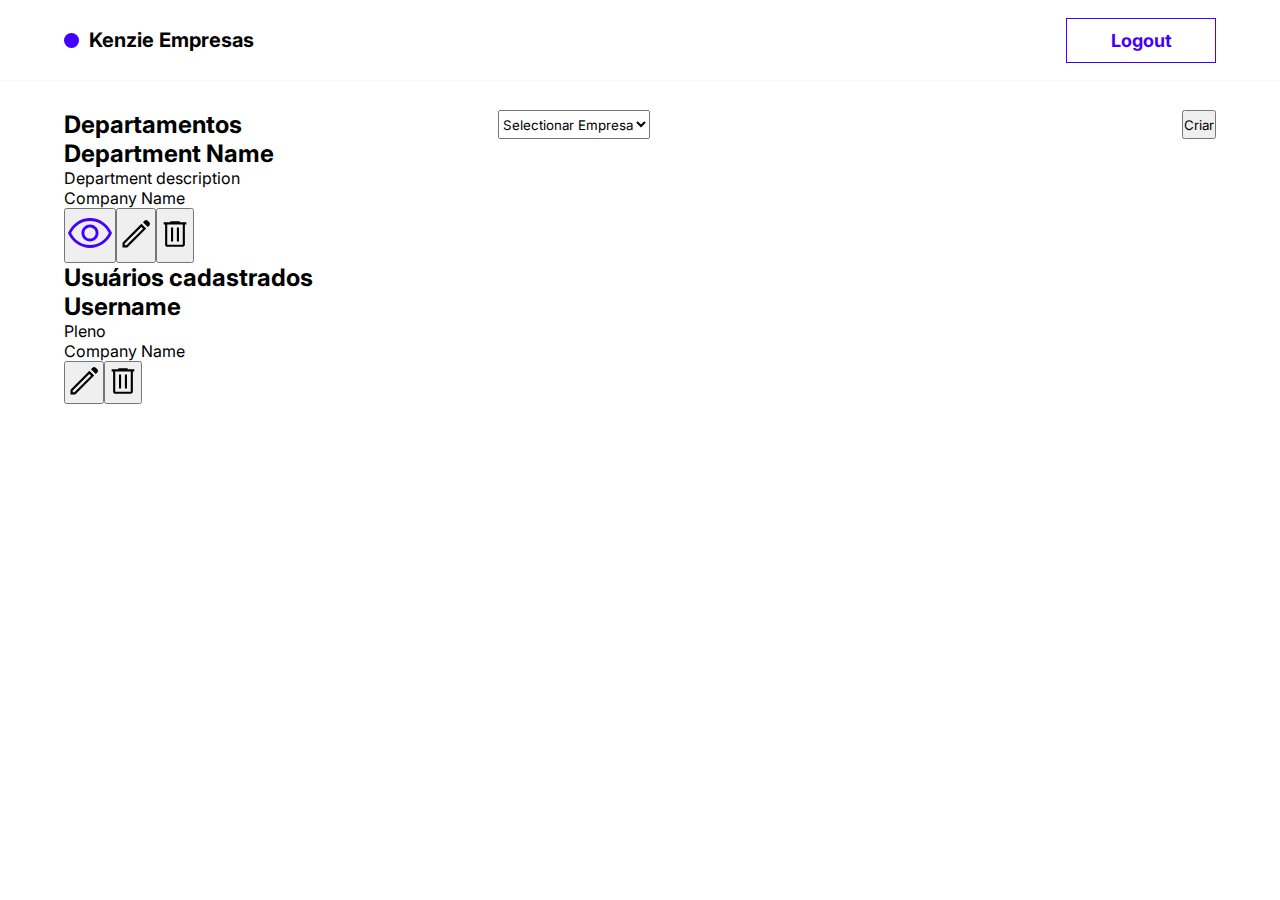
==== src/pages/admDashboard/index.html @ 0915770f "feat: admDashboard html" ====
<!DOCTYPE html>
<html lang="en">
<head>
    <meta charset="UTF-8">
    <meta http-equiv="X-UA-Compatible" content="IE=edge">
    <meta name="viewport" content="width=device-width, initial-scale=1.0">
    <title>Kenzie empresas - AdminDashboard</title>
    <link rel="stylesheet" href="../../styles/texts.css">
    <link rel="stylesheet" href="../../styles/inputs.css">
    <link rel="stylesheet" href="../../styles/displays.css">
    <link rel="stylesheet" href="../../styles/buttons.css">
    <link rel="stylesheet" href="../../styles/globalStyles.css">
    <link rel="stylesheet" href="./index.css">
</head>
<body class="body">
    <div class="border_full">
        <header class="header container flex_row justify_between align_center">
            <div class="header_div-1 flex_row align_center">
                <div class="header_img"></div>
                <h2 class="header_title">Kenzie Empresas</h2>
            </div>
            <div class="header_div-2">
                    <button class="dropdown_btn-1">Logout</button>
            </div>
        </header>
    </div> 
    <main class="main container">
        <section class="section-1 flex_col">
            <div class="section-1_div-1 flex_row justify_between">
                <h2 class="section-1_div-1_title">Departamentos</h2>
                <select class="section-1_select" name="" id="">
                    <option class="section-1_options" hidden value="">Selectionar Empresa</option>
                    <option class="section-1_options" value="">Teste</option>
                    <option class="section-1_options" value="">Teste</option>
                    <option class="section-1_options" value="">Teste</option>
                </select>
                <img class="plus_img" src="../../assets/img/plusWhite.svg" alt="">
                <button class="section-1_div-1_button">Criar</button>
            </div>
            <ul class="list_full flex_row">
                <li class="list_item flex_col">
                    <div class="list_div-1 flex_col">
                        <h2 class="item_title">Department Name</h2>
                        <span class="item_description">Department description</span>
                        <span class="item_company">Company Name</span>
                    </div>
                    <div class="list_div-2 flex_row">
                        <button class="list_button"><img class="eye_img" src="../../assets/img/eyeBlue.svg" alt=""></button>
                        <button class="list_button"><img class="pen_img" src="../../assets/img/penBlack.svg" alt=""></button>
                        <button class="list_button"><img class="trash_img" src="../../assets/img/trashBlack.svg" alt=""></button>
                    </div>
                </li>
            </ul>
        </section>
        <section class="section-2">
            <div class="section-2_div-1">
                <h2 class="section-2_div-1_title">Usuários cadastrados</h2>
            </div>
            <ul class="list_full flex_row">
                <li class="list_item flex_col justify_between">
                    <div class="list_div-1 flex_col">
                        <h2 class="item_title">Username</h2>
                        <span class="item_description">Pleno</span>
                        <span class="item_company">Company Name</span>
                    </div>
                    <div class="list_div-2 flex_row">
                        <button class="list_button"><img class="pen_img" src="../../assets/img/penBlack.svg" alt=""></button>
                        <button class="list_button"><img class="trash_img" src="../../assets/img/trashBlack.svg" alt=""></button>
                    </div>
                </li>
            </ul>
        </section>
    </main>       
</body>
---- src/styles/displays.css ----
.flex_row{
    display: flex;
}

.flex_col{
    display: flex;
    flex-direction: column;
}

.flex_wrap{
    flex-wrap: wrap;
}

.align_center{
    align-items: center;
}

.align_end{
    align-items: flex-end;
}

.align_start{
    align-items: flex-start;
}

.justify_center{
    justify-content: center;
}

.justify_around{
    justify-content: space-around;
}

.justify_between{
    justify-content: space-between;
}

.justify_evenly{
    justify-content: space-evenly;
}

.justify_end{
    justify-content: flex-end;
}
---- src/styles/buttons.css ----
.header_mobile_btn{
    background-color: transparent;
    border: none;
    cursor: pointer;
}

.dropdown_btn-1{
    width: 44.6%;
    height: 48px;
    background-color: var(--gray1000);
    color: var(--brand100);
    border: solid 1px var(--brand100);
    font-weight: var(--font-weight-1);
    font-size: var(--font-size-6);
    cursor: pointer;  
}

.dropdown_btn-2{
    width: 44.6%;
    height: 48px;
    background-color: var(--brand100);
    color: var(--gray1000);
    border: none;
    font-weight: var(--font-weight-1);
    font-size: var(--font-size-6);
    cursor: pointer;
}

.main_btn{
    width: 100%;
    height: 48px;
    background-color: var(--gray1000);
    color: var(--brand100);
    font-weight: var(--font-weight-2);
    font-size: var(--font-size-6);
    border: 1px solid var(--brand100);
    cursor: pointer;
}

.form_login_btn{
    width: 100%;
    height: 48px;
    background-color: var(--brand100);
    color: var(--gray1000);
    font-weight: var(--font-weight-2);
    font-size: var(--font-size-6);
    border: none;
    cursor: pointer;
}

.section-1_user_btn{
    border: none;
    background-color: transparent;
    cursor: pointer;
}
---- src/styles/globalStyles.css ----
@import url('https://fonts.googleapis.com/css2?family=Inter:wght@100;200;300;400;500;600;700;800;900&display=swap');

* {
    margin: 0;
    padding: 0;
    box-sizing: border-box;
    font-family: 'Inter', sans-serif;
  }
  
  :root {
    --brand100: #4200FF;
    --gray100: #000000;
    --gray200: #212529;
    --gray300: #343A40;
    --gray400: #495057;
    --gray500: #868E96;
    --gray600: #ADB5BD;
    --gray700: #E9ECEF;
    --gray800: #F1F3F5;
    --gray900: #F8F9FA;
    --gray1000: #FCFEFF;
    --gray1000: #FFFFFF;
    --alert100: #CE4646;
    --sucess100: #4BA036;

    --font-size-1: 42px
    --font-size-2: 40px;
    --font-size-3: 30px;
    --font-size-4: 22px;
    --font-size-5: 20px;
    --font-size-6: 18px;
    --font-size-7: 17px;
    --font-size-8: 16px;
    
    --font-weight-1: 700;
    --font-weight-2: 400;
  
    --line-height-1: 48px;
    --line-height-2: 36px;
    --line-height-3: 27px;
    --line-height-4: 24px;
    --line-height-5: 22px;
    --line-height-6: 150%;
  
    --radius-1:8px;
    --radius-2:4px;
  }
  
  .container{
    max-width: 90%;
    margin: 0 auto;
  }
  

  .hidden{
    display: none;
  }
---- src/pages/admDashboard/index.css ----
.border_full{
    box-shadow: 0px 0px 2px rgba(0, 0, 0, 0.1);
    background-color: var(--gray1000);
    margin-bottom: 30px;
}

.header{
    height: 60px;    
}

.header_div-1{
    gap: 10px;
}

.header_img{
    height: 10px;
    width: 10px;
    background-color: var(--brand100);
    border: 1px solid transparent;
    border-radius: 100%;
}

.header_title{
 color: var(--gray100);
 font-weight: var(--font-weight-1);
 font-size: var(--font-size-6);
}

@media (min-width: 900px) {
    .container {
        width: 90%;
        max-width: 1400px;
        margin: 0 auto;
    }

    .header{
        height: 80px;
    }

    .header_img{
        height: 15px;
        width: 15px;
    }

    .header_title{
        font-size: var(--font-size-5);
    }

    .dropdown_btn-1{
        width: 150px;
        height: 45px;
    }
}

@media (max-width: 899px) {
    .header_div_desktop{
        display: none;
    }
}
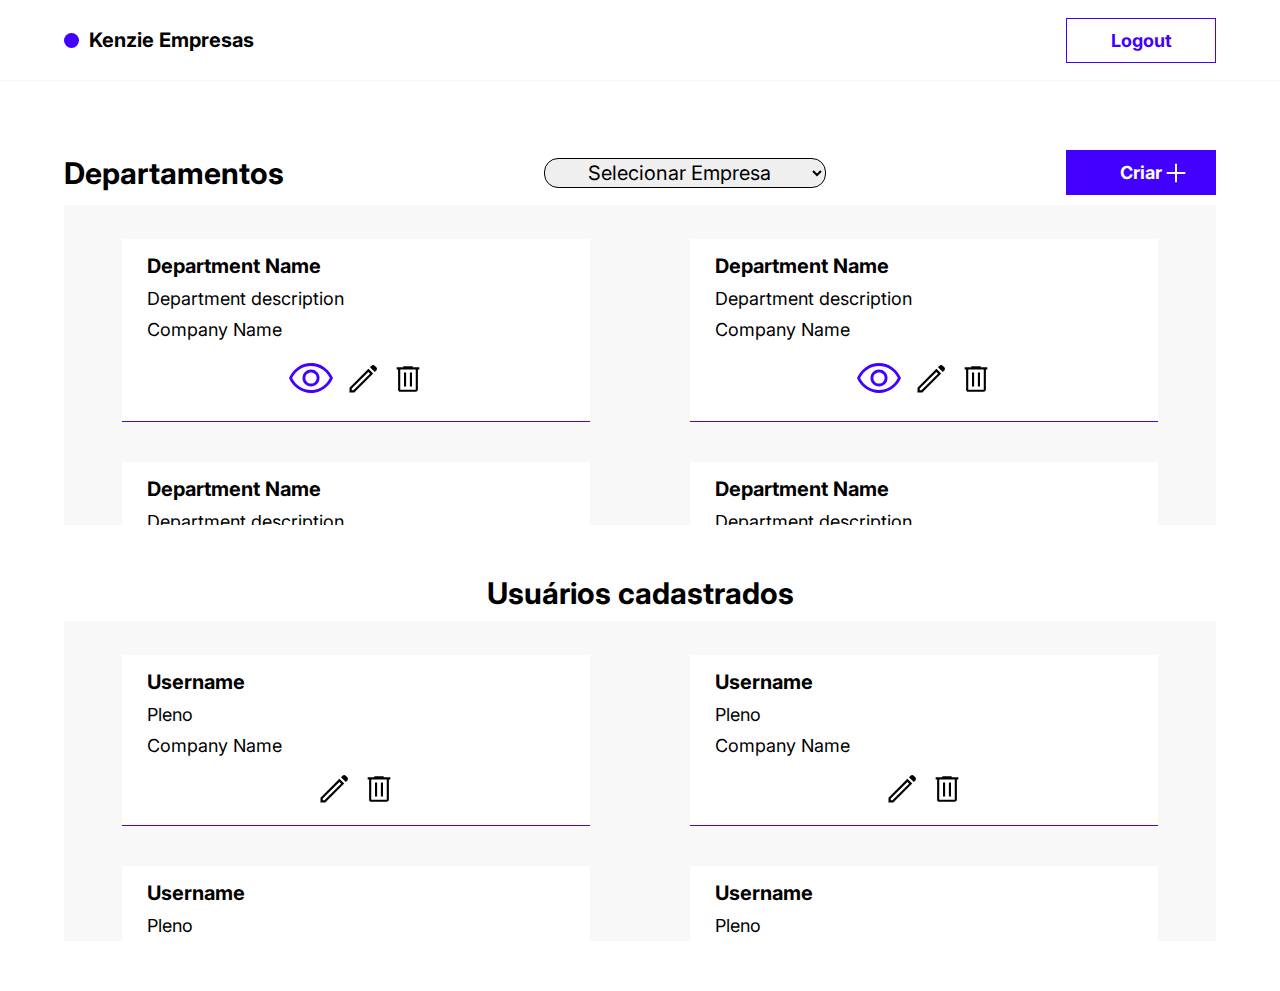
==== commit ffcec613: "feat: admDashboardCSS" ====
--- a/src/pages/admDashboard/index.html
+++ b/src/pages/admDashboard/index.html
@@ -26,25 +26,97 @@
     </div> 
     <main class="main container">
         <section class="section-1 flex_col">
-            <div class="section-1_div-1 flex_row justify_between">
+            <div class="section-1_div-1 flex_row justify_between align_center">
                 <h2 class="section-1_div-1_title">Departamentos</h2>
                 <select class="section-1_select" name="" id="">
-                    <option class="section-1_options" hidden value="">Selectionar Empresa</option>
+                    <option class="section-1_options" hidden value="">Selecionar Empresa</option>
                     <option class="section-1_options" value="">Teste</option>
                     <option class="section-1_options" value="">Teste</option>
                     <option class="section-1_options" value="">Teste</option>
                 </select>
                 <img class="plus_img" src="../../assets/img/plusWhite.svg" alt="">
-                <button class="section-1_div-1_button">Criar</button>
-            </div>
-            <ul class="list_full flex_row">
-                <li class="list_item flex_col">
-                    <div class="list_div-1 flex_col">
-                        <h2 class="item_title">Department Name</h2>
-                        <span class="item_description">Department description</span>
-                        <span class="item_company">Company Name</span>
-                    </div>
-                    <div class="list_div-2 flex_row">
+                <button class="dropdown_btn-2">Criar</button>
+            </div>
+            <ul class="list_full flex_row flex_wrap justify_center">
+                <li class="list_item flex_col">
+                    <div class="list_div-1 flex_col">
+                        <h2 class="item_title">Department Name</h2>
+                        <span class="item_description">Department description</span>
+                        <span class="item_company">Company Name</span>
+                    </div>
+                    <div class="list_div-2 flex_row align_center justify_center">
+                        <button class="list_button"><img class="eye_img" src="../../assets/img/eyeBlue.svg" alt=""></button>
+                        <button class="list_button"><img class="pen_img" src="../../assets/img/penBlack.svg" alt=""></button>
+                        <button class="list_button"><img class="trash_img" src="../../assets/img/trashBlack.svg" alt=""></button>
+                    </div>
+                </li>
+                <li class="list_item flex_col">
+                    <div class="list_div-1 flex_col">
+                        <h2 class="item_title">Department Name</h2>
+                        <span class="item_description">Department description</span>
+                        <span class="item_company">Company Name</span>
+                    </div>
+                    <div class="list_div-2 flex_row align_center justify_center">
+                        <button class="list_button"><img class="eye_img" src="../../assets/img/eyeBlue.svg" alt=""></button>
+                        <button class="list_button"><img class="pen_img" src="../../assets/img/penBlack.svg" alt=""></button>
+                        <button class="list_button"><img class="trash_img" src="../../assets/img/trashBlack.svg" alt=""></button>
+                    </div>
+                </li>
+                <li class="list_item flex_col">
+                    <div class="list_div-1 flex_col">
+                        <h2 class="item_title">Department Name</h2>
+                        <span class="item_description">Department description</span>
+                        <span class="item_company">Company Name</span>
+                    </div>
+                    <div class="list_div-2 flex_row align_center justify_center">
+                        <button class="list_button"><img class="eye_img" src="../../assets/img/eyeBlue.svg" alt=""></button>
+                        <button class="list_button"><img class="pen_img" src="../../assets/img/penBlack.svg" alt=""></button>
+                        <button class="list_button"><img class="trash_img" src="../../assets/img/trashBlack.svg" alt=""></button>
+                    </div>
+                </li>
+                <li class="list_item flex_col">
+                    <div class="list_div-1 flex_col">
+                        <h2 class="item_title">Department Name</h2>
+                        <span class="item_description">Department description</span>
+                        <span class="item_company">Company Name</span>
+                    </div>
+                    <div class="list_div-2 flex_row align_center justify_center">
+                        <button class="list_button"><img class="eye_img" src="../../assets/img/eyeBlue.svg" alt=""></button>
+                        <button class="list_button"><img class="pen_img" src="../../assets/img/penBlack.svg" alt=""></button>
+                        <button class="list_button"><img class="trash_img" src="../../assets/img/trashBlack.svg" alt=""></button>
+                    </div>
+                </li>
+                <li class="list_item flex_col">
+                    <div class="list_div-1 flex_col">
+                        <h2 class="item_title">Department Name</h2>
+                        <span class="item_description">Department description</span>
+                        <span class="item_company">Company Name</span>
+                    </div>
+                    <div class="list_div-2 flex_row align_center justify_center">
+                        <button class="list_button"><img class="eye_img" src="../../assets/img/eyeBlue.svg" alt=""></button>
+                        <button class="list_button"><img class="pen_img" src="../../assets/img/penBlack.svg" alt=""></button>
+                        <button class="list_button"><img class="trash_img" src="../../assets/img/trashBlack.svg" alt=""></button>
+                    </div>
+                </li>
+                <li class="list_item flex_col">
+                    <div class="list_div-1 flex_col">
+                        <h2 class="item_title">Department Name</h2>
+                        <span class="item_description">Department description</span>
+                        <span class="item_company">Company Name</span>
+                    </div>
+                    <div class="list_div-2 flex_row align_center justify_center">
+                        <button class="list_button"><img class="eye_img" src="../../assets/img/eyeBlue.svg" alt=""></button>
+                        <button class="list_button"><img class="pen_img" src="../../assets/img/penBlack.svg" alt=""></button>
+                        <button class="list_button"><img class="trash_img" src="../../assets/img/trashBlack.svg" alt=""></button>
+                    </div>
+                </li>
+                <li class="list_item flex_col">
+                    <div class="list_div-1 flex_col">
+                        <h2 class="item_title">Department Name</h2>
+                        <span class="item_description">Department description</span>
+                        <span class="item_company">Company Name</span>
+                    </div>
+                    <div class="list_div-2 flex_row align_center justify_center">
                         <button class="list_button"><img class="eye_img" src="../../assets/img/eyeBlue.svg" alt=""></button>
                         <button class="list_button"><img class="pen_img" src="../../assets/img/penBlack.svg" alt=""></button>
                         <button class="list_button"><img class="trash_img" src="../../assets/img/trashBlack.svg" alt=""></button>
@@ -53,17 +125,83 @@
             </ul>
         </section>
         <section class="section-2">
-            <div class="section-2_div-1">
+            <div class="section-2_div-1 flex_row justify_center">
                 <h2 class="section-2_div-1_title">Usuários cadastrados</h2>
             </div>
-            <ul class="list_full flex_row">
-                <li class="list_item flex_col justify_between">
-                    <div class="list_div-1 flex_col">
-                        <h2 class="item_title">Username</h2>
-                        <span class="item_description">Pleno</span>
-                        <span class="item_company">Company Name</span>
-                    </div>
-                    <div class="list_div-2 flex_row">
+            <ul class="list_full flex_row flex_wrap justify_center">
+                <li class="list_item flex_col justify_between">
+                    <div class="list_div-1 flex_col">
+                        <h2 class="item_title">Username</h2>
+                        <span class="item_description">Pleno</span>
+                        <span class="item_company">Company Name</span>
+                    </div>
+                    <div class="list_div-2 flex_row align_center justify_center">
+                        <button class="list_button"><img class="pen_img" src="../../assets/img/penBlack.svg" alt=""></button>
+                        <button class="list_button"><img class="trash_img" src="../../assets/img/trashBlack.svg" alt=""></button>
+                    </div>
+                </li>
+                <li class="list_item flex_col justify_between">
+                    <div class="list_div-1 flex_col">
+                        <h2 class="item_title">Username</h2>
+                        <span class="item_description">Pleno</span>
+                        <span class="item_company">Company Name</span>
+                    </div>
+                    <div class="list_div-2 flex_row align_center justify_center">
+                        <button class="list_button"><img class="pen_img" src="../../assets/img/penBlack.svg" alt=""></button>
+                        <button class="list_button"><img class="trash_img" src="../../assets/img/trashBlack.svg" alt=""></button>
+                    </div>
+                </li>
+                <li class="list_item flex_col justify_between">
+                    <div class="list_div-1 flex_col">
+                        <h2 class="item_title">Username</h2>
+                        <span class="item_description">Pleno</span>
+                        <span class="item_company">Company Name</span>
+                    </div>
+                    <div class="list_div-2 flex_row align_center justify_center">
+                        <button class="list_button"><img class="pen_img" src="../../assets/img/penBlack.svg" alt=""></button>
+                        <button class="list_button"><img class="trash_img" src="../../assets/img/trashBlack.svg" alt=""></button>
+                    </div>
+                </li>
+                <li class="list_item flex_col justify_between">
+                    <div class="list_div-1 flex_col">
+                        <h2 class="item_title">Username</h2>
+                        <span class="item_description">Pleno</span>
+                        <span class="item_company">Company Name</span>
+                    </div>
+                    <div class="list_div-2 flex_row align_center justify_center">
+                        <button class="list_button"><img class="pen_img" src="../../assets/img/penBlack.svg" alt=""></button>
+                        <button class="list_button"><img class="trash_img" src="../../assets/img/trashBlack.svg" alt=""></button>
+                    </div>
+                </li>
+                <li class="list_item flex_col justify_between">
+                    <div class="list_div-1 flex_col">
+                        <h2 class="item_title">Username</h2>
+                        <span class="item_description">Pleno</span>
+                        <span class="item_company">Company Name</span>
+                    </div>
+                    <div class="list_div-2 flex_row align_center justify_center">
+                        <button class="list_button"><img class="pen_img" src="../../assets/img/penBlack.svg" alt=""></button>
+                        <button class="list_button"><img class="trash_img" src="../../assets/img/trashBlack.svg" alt=""></button>
+                    </div>
+                </li>
+                <li class="list_item flex_col justify_between">
+                    <div class="list_div-1 flex_col">
+                        <h2 class="item_title">Username</h2>
+                        <span class="item_description">Pleno</span>
+                        <span class="item_company">Company Name</span>
+                    </div>
+                    <div class="list_div-2 flex_row align_center justify_center">
+                        <button class="list_button"><img class="pen_img" src="../../assets/img/penBlack.svg" alt=""></button>
+                        <button class="list_button"><img class="trash_img" src="../../assets/img/trashBlack.svg" alt=""></button>
+                    </div>
+                </li>
+                <li class="list_item flex_col justify_between">
+                    <div class="list_div-1 flex_col">
+                        <h2 class="item_title">Username</h2>
+                        <span class="item_description">Pleno</span>
+                        <span class="item_company">Company Name</span>
+                    </div>
+                    <div class="list_div-2 flex_row align_center justify_center">
                         <button class="list_button"><img class="pen_img" src="../../assets/img/penBlack.svg" alt=""></button>
                         <button class="list_button"><img class="trash_img" src="../../assets/img/trashBlack.svg" alt=""></button>
                     </div>
--- a/src/pages/admDashboard/index.css
+++ b/src/pages/admDashboard/index.css
@@ -1,7 +1,7 @@
 .border_full{
     box-shadow: 0px 0px 2px rgba(0, 0, 0, 0.1);
     background-color: var(--gray1000);
-    margin-bottom: 30px;
+    margin-bottom: 70px;
 }
 
 .header{
@@ -24,6 +24,110 @@
  color: var(--gray100);
  font-weight: var(--font-weight-1);
  font-size: var(--font-size-6);
+}
+
+/* .main{
+
+}
+
+.section-1{
+
+} */
+
+.section-1_div-1{
+    margin-bottom: 10px;
+}
+
+.section-1_div-1_title{
+    font-weight: var(--font-weight-1);
+    font-size: var(--font-size-3);
+    color: var(--gray100);
+}
+
+.section-1_select{
+    font-weight: var(--font-weight-2);
+    font-size: var(--font-size-5);
+    color: var(--gray100);
+    border: 1px solid var(--gray100);
+    border-radius: 14px;
+    height: 30px;
+    width: 282px;
+    text-align: center;
+    position: relative;
+    left: 100px;
+}
+
+/* .section-1_options{
+} */
+
+.plus_img{
+    position: relative;
+    left: 280px;
+}
+
+.list_full{
+    width: 100%;
+    background-color: rgba(248, 248, 248, 1);
+    padding: 34px 56px;
+    overflow-x: auto;
+    gap: 100px;
+    margin-bottom: 50px;
+    max-height: 320px;
+}
+
+.list_item{
+    border-bottom: solid 1px var(--brand100);
+    width: 45%;
+    background-color: var(--gray1000);
+    padding: 15px 25px;
+    margin-bottom: -60px;
+}
+
+.list_div-1{
+    gap: 10px;
+    margin-bottom: 15px;
+}
+
+.item_title{
+    font-weight: var(--font-weight-1);
+    font-size: var(--font-size-5);
+    color: var(--gray100);
+}
+
+.item_description{
+    font-weight: var(--font-weight-2);
+    font-size: var(--font-size-6);
+    color: var(--gray100);
+}
+
+.item_company{
+    font-weight: var(--font-weight-2);
+    font-size: var(--font-size-6);
+    color: var(--gray100);
+}
+
+.list_div-2{
+    gap:10px;
+}
+
+/* .section-2{
+
+} */
+
+.section-2_div-1{
+    margin-bottom: 10px;
+}
+
+.section-2_div-1_title{
+    font-weight: var(--font-weight-1);
+    font-size: var(--font-size-3);
+    color: var(--gray100);
+}
+
+.list_button{
+    background-color: transparent;
+    border: none;
+    cursor: pointer;
 }
 
 @media (min-width: 900px) {
@@ -50,6 +154,11 @@
         width: 150px;
         height: 45px;
     }
+
+    .dropdown_btn-2{
+        width: 150px;
+        height: 45px;
+    }
 }
 
 @media (max-width: 899px) {
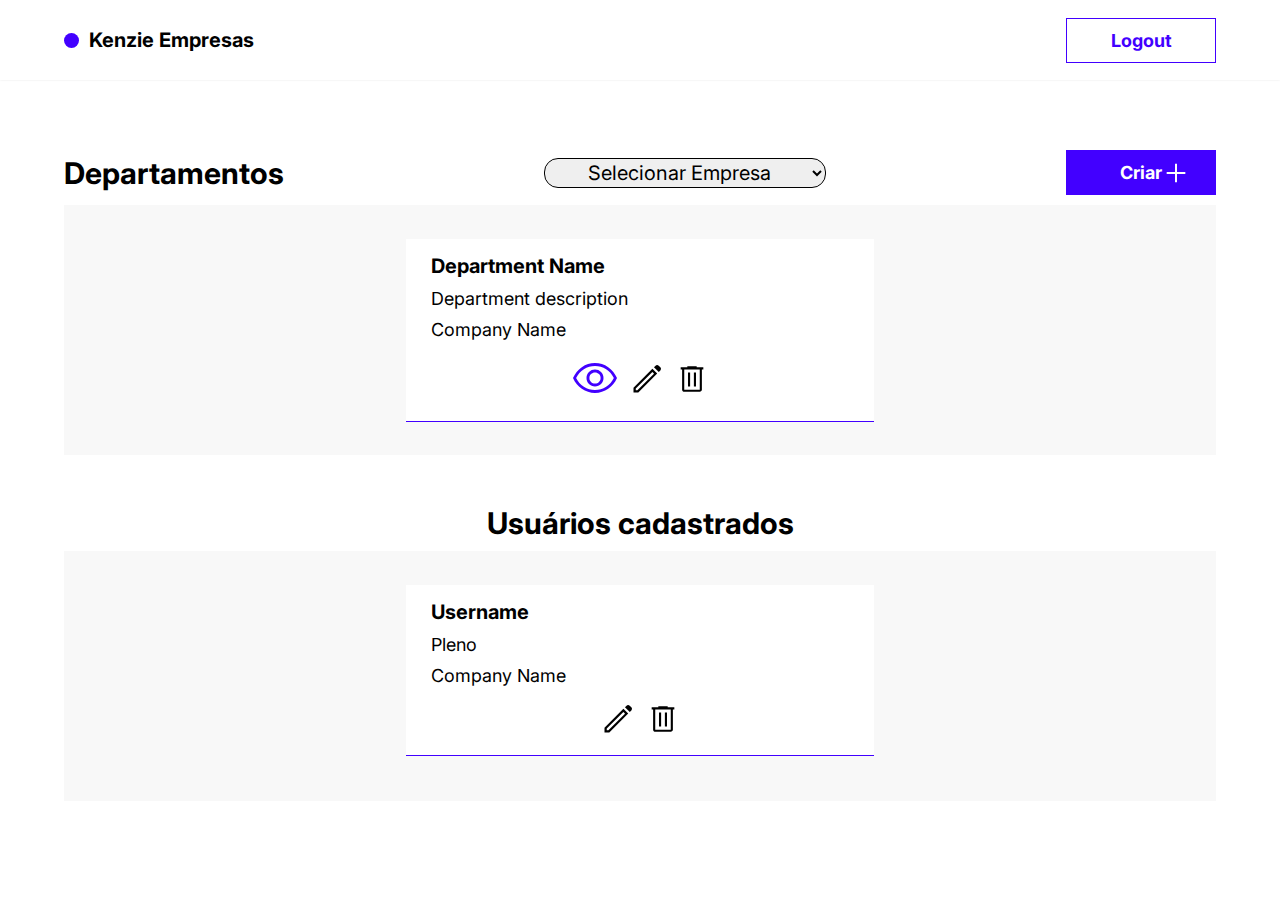
==== commit 97fa5c7c: "feat: all modal html and css" ====
--- a/src/pages/admDashboard/index.html
+++ b/src/pages/admDashboard/index.html
@@ -5,7 +5,7 @@
     <meta http-equiv="X-UA-Compatible" content="IE=edge">
     <meta name="viewport" content="width=device-width, initial-scale=1.0">
     <title>Kenzie empresas - AdminDashboard</title>
-    <link rel="stylesheet" href="../../styles/texts.css">
+    <link rel="stylesheet" href="../../styles/modal.css">
     <link rel="stylesheet" href="../../styles/inputs.css">
     <link rel="stylesheet" href="../../styles/displays.css">
     <link rel="stylesheet" href="../../styles/buttons.css">
@@ -24,11 +24,11 @@
             </div>
         </header>
     </div> 
-    <main class="main container">
+    <main class="main container"> 
         <section class="section-1 flex_col">
             <div class="section-1_div-1 flex_row justify_between align_center">
                 <h2 class="section-1_div-1_title">Departamentos</h2>
-                <select class="section-1_select" name="" id="">
+                <select class="section-1_select">
                     <option class="section-1_options" hidden value="">Selecionar Empresa</option>
                     <option class="section-1_options" value="">Teste</option>
                     <option class="section-1_options" value="">Teste</option>
@@ -50,78 +50,6 @@
                         <button class="list_button"><img class="trash_img" src="../../assets/img/trashBlack.svg" alt=""></button>
                     </div>
                 </li>
-                <li class="list_item flex_col">
-                    <div class="list_div-1 flex_col">
-                        <h2 class="item_title">Department Name</h2>
-                        <span class="item_description">Department description</span>
-                        <span class="item_company">Company Name</span>
-                    </div>
-                    <div class="list_div-2 flex_row align_center justify_center">
-                        <button class="list_button"><img class="eye_img" src="../../assets/img/eyeBlue.svg" alt=""></button>
-                        <button class="list_button"><img class="pen_img" src="../../assets/img/penBlack.svg" alt=""></button>
-                        <button class="list_button"><img class="trash_img" src="../../assets/img/trashBlack.svg" alt=""></button>
-                    </div>
-                </li>
-                <li class="list_item flex_col">
-                    <div class="list_div-1 flex_col">
-                        <h2 class="item_title">Department Name</h2>
-                        <span class="item_description">Department description</span>
-                        <span class="item_company">Company Name</span>
-                    </div>
-                    <div class="list_div-2 flex_row align_center justify_center">
-                        <button class="list_button"><img class="eye_img" src="../../assets/img/eyeBlue.svg" alt=""></button>
-                        <button class="list_button"><img class="pen_img" src="../../assets/img/penBlack.svg" alt=""></button>
-                        <button class="list_button"><img class="trash_img" src="../../assets/img/trashBlack.svg" alt=""></button>
-                    </div>
-                </li>
-                <li class="list_item flex_col">
-                    <div class="list_div-1 flex_col">
-                        <h2 class="item_title">Department Name</h2>
-                        <span class="item_description">Department description</span>
-                        <span class="item_company">Company Name</span>
-                    </div>
-                    <div class="list_div-2 flex_row align_center justify_center">
-                        <button class="list_button"><img class="eye_img" src="../../assets/img/eyeBlue.svg" alt=""></button>
-                        <button class="list_button"><img class="pen_img" src="../../assets/img/penBlack.svg" alt=""></button>
-                        <button class="list_button"><img class="trash_img" src="../../assets/img/trashBlack.svg" alt=""></button>
-                    </div>
-                </li>
-                <li class="list_item flex_col">
-                    <div class="list_div-1 flex_col">
-                        <h2 class="item_title">Department Name</h2>
-                        <span class="item_description">Department description</span>
-                        <span class="item_company">Company Name</span>
-                    </div>
-                    <div class="list_div-2 flex_row align_center justify_center">
-                        <button class="list_button"><img class="eye_img" src="../../assets/img/eyeBlue.svg" alt=""></button>
-                        <button class="list_button"><img class="pen_img" src="../../assets/img/penBlack.svg" alt=""></button>
-                        <button class="list_button"><img class="trash_img" src="../../assets/img/trashBlack.svg" alt=""></button>
-                    </div>
-                </li>
-                <li class="list_item flex_col">
-                    <div class="list_div-1 flex_col">
-                        <h2 class="item_title">Department Name</h2>
-                        <span class="item_description">Department description</span>
-                        <span class="item_company">Company Name</span>
-                    </div>
-                    <div class="list_div-2 flex_row align_center justify_center">
-                        <button class="list_button"><img class="eye_img" src="../../assets/img/eyeBlue.svg" alt=""></button>
-                        <button class="list_button"><img class="pen_img" src="../../assets/img/penBlack.svg" alt=""></button>
-                        <button class="list_button"><img class="trash_img" src="../../assets/img/trashBlack.svg" alt=""></button>
-                    </div>
-                </li>
-                <li class="list_item flex_col">
-                    <div class="list_div-1 flex_col">
-                        <h2 class="item_title">Department Name</h2>
-                        <span class="item_description">Department description</span>
-                        <span class="item_company">Company Name</span>
-                    </div>
-                    <div class="list_div-2 flex_row align_center justify_center">
-                        <button class="list_button"><img class="eye_img" src="../../assets/img/eyeBlue.svg" alt=""></button>
-                        <button class="list_button"><img class="pen_img" src="../../assets/img/penBlack.svg" alt=""></button>
-                        <button class="list_button"><img class="trash_img" src="../../assets/img/trashBlack.svg" alt=""></button>
-                    </div>
-                </li>
             </ul>
         </section>
         <section class="section-2">
@@ -140,73 +68,142 @@
                         <button class="list_button"><img class="trash_img" src="../../assets/img/trashBlack.svg" alt=""></button>
                     </div>
                 </li>
-                <li class="list_item flex_col justify_between">
-                    <div class="list_div-1 flex_col">
-                        <h2 class="item_title">Username</h2>
-                        <span class="item_description">Pleno</span>
-                        <span class="item_company">Company Name</span>
-                    </div>
-                    <div class="list_div-2 flex_row align_center justify_center">
-                        <button class="list_button"><img class="pen_img" src="../../assets/img/penBlack.svg" alt=""></button>
-                        <button class="list_button"><img class="trash_img" src="../../assets/img/trashBlack.svg" alt=""></button>
-                    </div>
-                </li>
-                <li class="list_item flex_col justify_between">
-                    <div class="list_div-1 flex_col">
-                        <h2 class="item_title">Username</h2>
-                        <span class="item_description">Pleno</span>
-                        <span class="item_company">Company Name</span>
-                    </div>
-                    <div class="list_div-2 flex_row align_center justify_center">
-                        <button class="list_button"><img class="pen_img" src="../../assets/img/penBlack.svg" alt=""></button>
-                        <button class="list_button"><img class="trash_img" src="../../assets/img/trashBlack.svg" alt=""></button>
-                    </div>
-                </li>
-                <li class="list_item flex_col justify_between">
-                    <div class="list_div-1 flex_col">
-                        <h2 class="item_title">Username</h2>
-                        <span class="item_description">Pleno</span>
-                        <span class="item_company">Company Name</span>
-                    </div>
-                    <div class="list_div-2 flex_row align_center justify_center">
-                        <button class="list_button"><img class="pen_img" src="../../assets/img/penBlack.svg" alt=""></button>
-                        <button class="list_button"><img class="trash_img" src="../../assets/img/trashBlack.svg" alt=""></button>
-                    </div>
-                </li>
-                <li class="list_item flex_col justify_between">
-                    <div class="list_div-1 flex_col">
-                        <h2 class="item_title">Username</h2>
-                        <span class="item_description">Pleno</span>
-                        <span class="item_company">Company Name</span>
-                    </div>
-                    <div class="list_div-2 flex_row align_center justify_center">
-                        <button class="list_button"><img class="pen_img" src="../../assets/img/penBlack.svg" alt=""></button>
-                        <button class="list_button"><img class="trash_img" src="../../assets/img/trashBlack.svg" alt=""></button>
-                    </div>
-                </li>
-                <li class="list_item flex_col justify_between">
-                    <div class="list_div-1 flex_col">
-                        <h2 class="item_title">Username</h2>
-                        <span class="item_description">Pleno</span>
-                        <span class="item_company">Company Name</span>
-                    </div>
-                    <div class="list_div-2 flex_row align_center justify_center">
-                        <button class="list_button"><img class="pen_img" src="../../assets/img/penBlack.svg" alt=""></button>
-                        <button class="list_button"><img class="trash_img" src="../../assets/img/trashBlack.svg" alt=""></button>
-                    </div>
-                </li>
-                <li class="list_item flex_col justify_between">
-                    <div class="list_div-1 flex_col">
-                        <h2 class="item_title">Username</h2>
-                        <span class="item_description">Pleno</span>
-                        <span class="item_company">Company Name</span>
-                    </div>
-                    <div class="list_div-2 flex_row align_center justify_center">
-                        <button class="list_button"><img class="pen_img" src="../../assets/img/penBlack.svg" alt=""></button>
-                        <button class="list_button"><img class="trash_img" src="../../assets/img/trashBlack.svg" alt=""></button>
-                    </div>
-                </li>
             </ul>
         </section>
     </main>       
-</body>+</body>
+
+
+  <!-- <div class="modal_wrapper flex_row align_center justify_center">
+    <div class="modal_edit_container flex_col">
+        <button class="modal_close_btn"><img src="../../assets/img/XBlack.svg" alt=""></button>
+        <div class="modal_edit_user_div-1 flex_col">
+            <h2 class="modal_edit_title">Editar Departamento</h2>
+            <form class="modal_edit_form flex_col">
+                <input class="input_login" placeholder="Nome do departamento" type="text">
+                <input class="input_login" placeholder="Descrição" type="email">
+                <select class="input_login">
+                    <option hidden value="">Selecionar empresa</option>
+                    <option value="">Teste</option>
+                    <option value="">Teste</option>
+                    <option value="">Teste</option>
+                </select>
+                <button class="dropdown_btn-2 modal_edit_confirm_button">Criar o departamento</button>
+            </form>
+        </div>
+    </div>
+</div> -->
+
+
+<!-- <div class="modal_wrapper flex_row align_center justify_center">
+    <div class="modal_edit_container flex_col">
+        <button class="modal_close_btn"><img src="../../assets/img/XBlack.svg" alt=""></button>
+        <div class="modal_edit_user_div-1 flex_col">
+            <h2 class="modal_edit_title">Editar departamento</h2>
+            <form class="modal_edit_form flex_col">
+            <textarea class="input_modal_textArea" name="" id="" cols="40" rows="10" placeholder="Descrição"></textarea>
+            <button class="dropdown_btn-2 modal_edit_confirm_button">Editar perfil</button>
+            </form>
+        </div>
+    </div>
+</div> -->
+
+<!-- <div class="modal_wrapper flex_row align_center justify_center">
+    <div class="modal_edit_container flex_col">
+        <button class="modal_close_btn"><img src="../../assets/img/XBlack.svg" alt=""></button>
+        <div class="modal_edit_user_div-1 flex_col">
+            <h2 class="modal_edit_title">Editar Usuário</h2>
+            <form class="modal_edit_form flex_col">
+                <select class="options_modal_select input_login">
+                    <option class="options_modal_select" hidden value="">Selecionar modalidade de trabalho</option>
+                    <option class="options_modal_select" value="">Teste</option>
+                    <option class="options_modal_select" value="">Teste</option>
+                    <option class="options_modal_select" value="">Teste</option>
+                </select>
+                <select class="options_modal_select input_login">
+                    <option options_modal_select hidden value="">Selecionar nível profissional</option>
+                    <option class="options_modal_select" value="">Teste</option>
+                    <option class="options_modal_select" value="">Teste</option>
+                    <option class="options_modal_select" value="">Teste</option>
+                </select>
+                <button class="dropdown_btn-2 modal_edit_confirm_button">Editar perfil</button>
+            </form>
+        </div>
+    </div>
+</div> -->
+
+<!-- <div class="modal_wrapper flex_row align_center justify_center">
+    <div class="modal_delete_container flex_col justify_center align_center">
+        <button class="modal_delete_close_btn"><img src="../../assets/img/XBlack.svg" alt=""></button>
+        <div class="modal_delete_user_div-1 flex_col">
+            <h2 class="modal_delete_title">Realmente deseja deletar o Departamento NOME e demitir seus funcionários?</h2>
+            <button class="dropdown_btn-2 modal_delete_confirm_button">Confirmar</button>
+        </div>
+    </div>
+</div> -->
+
+<!-- <div class="modal_wrapper flex_row align_center justify_center">
+    <div class="modal_delete_container flex_col justify_center align_center">
+        <button class="modal_delete_close_btn"><img src="../../assets/img/XBlack.svg" alt=""></button>
+        <div class="modal_delete_user_div-1 flex_col">
+            <h2 class="modal_delete_title">Realmente deseja remover o usuário NOME?</h2>
+            <button class="dropdown_btn-2 modal_delete_confirm_button">Deletar</button>
+        </div>
+    </div>
+</div> -->
+
+<!-- <div class="modal_wrapper flex_row align_center justify_center">     
+    <div class="modal_big_container">
+        <section class="modal_big_section-1">
+            <div class="modal_big_section-1_div-1">
+                <h2 class="modal_big_title">Nome do departamento</h2>
+                <button class="modal_big_close_btn"><img src="../../assets/img/XBlack.svg" alt=""></button>
+            </div>
+            <div class="modal_big_section-1_div-2 flex_row">
+                <div class="modal_big_section-1_div-2_div-1 flex_col">
+                    <h3 class="modal_big_section-1_div-2_div-1_h3">Descrição do departamento</h3>
+                    <h4 class="modal_big_section-1_div-2_div-1_h4">Empresa pertencente</h4>
+                </div>
+                <div class="modal_big_section-1_div-2_div-2 flex_col align_end">
+                    <select class="modal_big_select">
+                        <option hidden value="">Selecionar usuário</option>
+                        <option value="">Teste</option>
+                        <option value="">Teste</option>
+                        <option value="">Teste</option>
+                    </select>
+                    <button class="modal_big_hire_btn">Contratar</button>
+                </div>
+            </div>
+        </section>
+        <section  class="modal_big_section-2">
+            <div class="modal_big_section-2_div-1">
+                <ul class="modal_big_ul flex_row align_start">
+                    <li class="modal_big_item flex_col justify_around">
+                        <h3 class="modal_big_username">Username</h3>
+                        <span class="modal_big_job">Pleno</span>
+                        <span class="modal_big_company">Company Name</span>
+                        <button class="modal_big_delete_btn">Desligar</button>
+                    </li>
+                    <li class="modal_big_item flex_col justify_around">
+                        <h3 class="modal_big_username">Username</h3>
+                        <span class="modal_big_job">Pleno</span>
+                        <span class="modal_big_company">Company Name</span>
+                        <button class="modal_big_delete_btn">Desligar</button>
+                    </li>
+                    <li class="modal_big_item flex_col justify_around">
+                        <h3 class="modal_big_username">Username</h3>
+                        <span class="modal_big_job">Pleno</span>
+                        <span class="modal_big_company">Company Name</span>
+                        <button class="modal_big_delete_btn">Desligar</button>
+                    </li>
+                    <li class="modal_big_item flex_col justify_around">
+                        <h3 class="modal_big_username">Username</h3>
+                        <span class="modal_big_job">Pleno</span>
+                        <span class="modal_big_company">Company Name</span>
+                        <button class="modal_big_delete_btn">Desligar</button>
+                    </li>
+                </ul>
+            </div>
+        </section>
+    </div>
+</div> -->--- a/src/styles/modal.css
+++ b/src/styles/modal.css
@@ -0,0 +1,154 @@
+.modal_wrapper{
+    position: fixed;
+    width: 100%;
+    height: 100%;
+    top: 0;
+    left: 0;
+    background-color: rgba(70, 35, 167, 0.13);
+    z-index: 1;
+}
+
+.modal_edit_container{
+    position: relative;
+    width: 506px;
+    padding: 30px;
+    background-color: var(--gray1000);
+}
+
+.modal_edit_user_div-1{
+    gap: 20px;
+}
+
+.modal_edit_title{
+    font-weight: var(--font-weight-1);
+    font-size: var(--font-size-2);
+}
+
+.modal_edit_form{
+    gap: 20px;
+}
+
+.modal_delete_container{
+    position: relative;
+    width: 650px;
+    padding: 30px;
+    background-color: var(--gray1000);
+}
+
+.modal_delete_user_div-1{
+    justify-content: center;
+    align-items: center;
+    max-width: 550px;
+    gap: 30px;
+}
+
+.modal_delete_title{
+    font-weight: var(--font-weight-1);
+    font-size: var(--font-size-3);
+    line-height: 42px;
+    text-align: center;
+}
+
+.modal_big_container{
+    position: relative;
+    width: 857px;
+    height: 637px;
+    padding: 39px 43px;
+    background-color: var(--gray1000);
+}
+
+.modal_big_section-1{
+    margin-bottom: 51px;
+}
+
+.modal_big_section-1_div-1{
+    margin-bottom: 31px;
+}
+
+.modal_big_title{
+    font-weight: var(--font-weight-1);
+    font-size: var(--font-size-10);
+    color: var(--gray100);
+}
+
+.modal_big_section-1_div-2{
+    width: 100%;
+}
+
+.modal_big_section-1_div-2_div-1{
+    width: 50%;
+    position: relative;
+    top: 14px;
+    gap: 11px;
+}
+
+.modal_big_section-1_div-2_div-1_h3{
+    font-weight: var(--font-weight-1);
+    font-size: var(--font-size-5);
+    color: var(--gray100);
+}
+
+.modal_big_section-1_div-2_div-1_h4{
+    font-weight: var(--font-weight-2);
+    font-size: var(--font-size-6);
+    color: var(--gray100);
+}
+
+.modal_big_section-1_div-2_div-2{
+    width: 50%;
+    gap: 14px;
+}
+
+/* .modal_big_section-2{
+
+}
+
+.modal_big_section-2_div-1{
+
+} */
+
+.modal_big_ul{
+    width: 100%;
+    background-color: rgba(248, 248, 248, 1);
+    padding: 30px;
+    gap: 30px;
+    min-height: 300px;
+    overflow-x: scroll;
+}
+
+.modal_big_item{
+    list-style: none;
+    border-bottom: solid 1px var(--brand100);
+    width: 45%;
+    background-color: var(--gray1000);
+    padding: 15px 25px;
+    min-height: 230px;
+    min-width: 304px;
+}
+
+.modal_big_username{
+    font-weight: var(--font-weight-1);
+    font-size: var(--font-size-5);
+    color: var(--gray100);
+}
+
+.modal_big_job{
+    font-weight: var(--font-weight-2);
+    font-size: var(--font-size-6);
+    color: var(--gray100);
+}
+
+.modal_big_company{
+    font-weight: var(--font-weight-2);
+    font-size: var(--font-size-6);
+    color: var(--gray100);
+}
+
+
+
+
+
+
+
+
+
--- a/src/styles/inputs.css
+++ b/src/styles/inputs.css
@@ -0,0 +1,65 @@
+.input_login{   
+    text-indent: 20px;
+    width: 100%;
+    height: 52px;
+    background-color: var(--gray1000);
+    border: 1px solid rgba(0, 0, 0, 0.2);;
+}
+
+.input_login::placeholder{
+    font-weight: var(--font-weight-2);
+    font-size: var(--font-size-6);
+    color: rgba(0, 0, 0, 0.5);
+}
+
+.form_select{
+    text-indent: 20px;
+    width: 100%;
+    height: 52px;
+    background-color: var(--gray1000);
+    border: 1px solid rgba(0, 0, 0, 0.2);
+    font-weight: var(--font-weight-2);
+    font-size: var(--font-size-6);
+    color: rgba(0, 0, 0, 0.5);
+}
+
+.select_full{
+    width: 100%;
+    border: none;
+    height: 52px;
+    text-align: center;
+    background-color: var(--brand100);
+    color: var(--gray1000);
+    font-weight: var(--font-weight-2);
+    font-size: var(--font-size-6);
+    cursor: pointer;
+}
+
+.input_modal_textArea{
+    padding: 20px;
+    width: 100%;
+    background-color: var(--gray1000);
+    border: 1px solid rgba(0, 0, 0, 0.2);;
+}
+
+.input_modal_textArea::placeholder{
+    font-weight: var(--font-weight-2);
+    font-size: var(--font-size-6);
+    color: rgba(0, 0, 0, 0.5);
+}
+
+.options_modal_select{
+    font-weight: var(--font-weight-2);
+    font-size: var(--font-size-6);
+    color: rgba(0, 0, 0, 0.5);
+}
+
+.modal_big_select{
+    width: 422px;
+    height: 52px;
+    color:rgba(0, 0, 0, 0.5);
+    font-weight: var(--font-weight-2);
+    font-size: var(--font-size-6);
+    text-indent: 20px;
+    border: 1px solid rgba(0, 0, 0, 0.5);
+}--- a/src/styles/buttons.css
+++ b/src/styles/buttons.css
@@ -52,4 +52,64 @@
     border: none;
     background-color: transparent;
     cursor: pointer;
-}+}
+
+.modal_close_btn{
+    position: absolute;
+    left: 465px;
+    top: 15px;
+    background-color: transparent;
+    border: none;
+    cursor: pointer;
+}
+
+
+.modal_edit_confirm_button{
+    min-width: 100%;
+}
+
+.modal_delete_confirm_button{
+    min-width: 100%;
+    background-color: var(--sucess100);
+}
+
+.modal_delete_close_btn{
+    position: absolute;
+    left: 600px;
+    top: 15px;
+    background-color: transparent;
+    border: none;
+    cursor: pointer;
+}
+
+.modal_big_close_btn{
+    position: absolute;
+    left: 810px;
+    top: 14px;
+    background-color: transparent;
+    border: none;
+    cursor: pointer;
+}
+
+.modal_big_hire_btn{
+    font-weight: var(--font-weight-1);
+    font-size: var(--font-size-6);
+    color: var(--gray1000);
+    border: none;
+    width: 157px;
+    height: 48px;
+    background-color: var(--sucess100);
+    cursor: pointer;
+}
+
+.modal_big_delete_btn{
+    font-weight: var(--font-weight-1);
+    font-size: var(--font-size-6);
+    color: var(--alert100);
+    border: 1px solid var(--alert100);
+    width: 157px;
+    height: 48px;
+    background-color: var(--gray1000);
+    cursor: pointer;
+    align-self: center;
+}
--- a/src/styles/globalStyles.css
+++ b/src/styles/globalStyles.css
@@ -23,7 +23,7 @@
     --alert100: #CE4646;
     --sucess100: #4BA036;
 
-    --font-size-1: 42px
+    --font-size-1: 42px;
     --font-size-2: 40px;
     --font-size-3: 30px;
     --font-size-4: 22px;
@@ -31,6 +31,8 @@
     --font-size-6: 18px;
     --font-size-7: 17px;
     --font-size-8: 16px;
+    --font-size-9: 32px;
+    --font-size-10: 36px;
     
     --font-weight-1: 700;
     --font-weight-2: 400;
--- a/src/pages/admDashboard/index.css
+++ b/src/pages/admDashboard/index.css
@@ -72,6 +72,7 @@
     overflow-x: auto;
     gap: 100px;
     margin-bottom: 50px;
+    min-height: 250px;
     max-height: 320px;
 }
 
@@ -81,6 +82,7 @@
     background-color: var(--gray1000);
     padding: 15px 25px;
     margin-bottom: -60px;
+    height: fit-content;
 }
 
 .list_div-1{
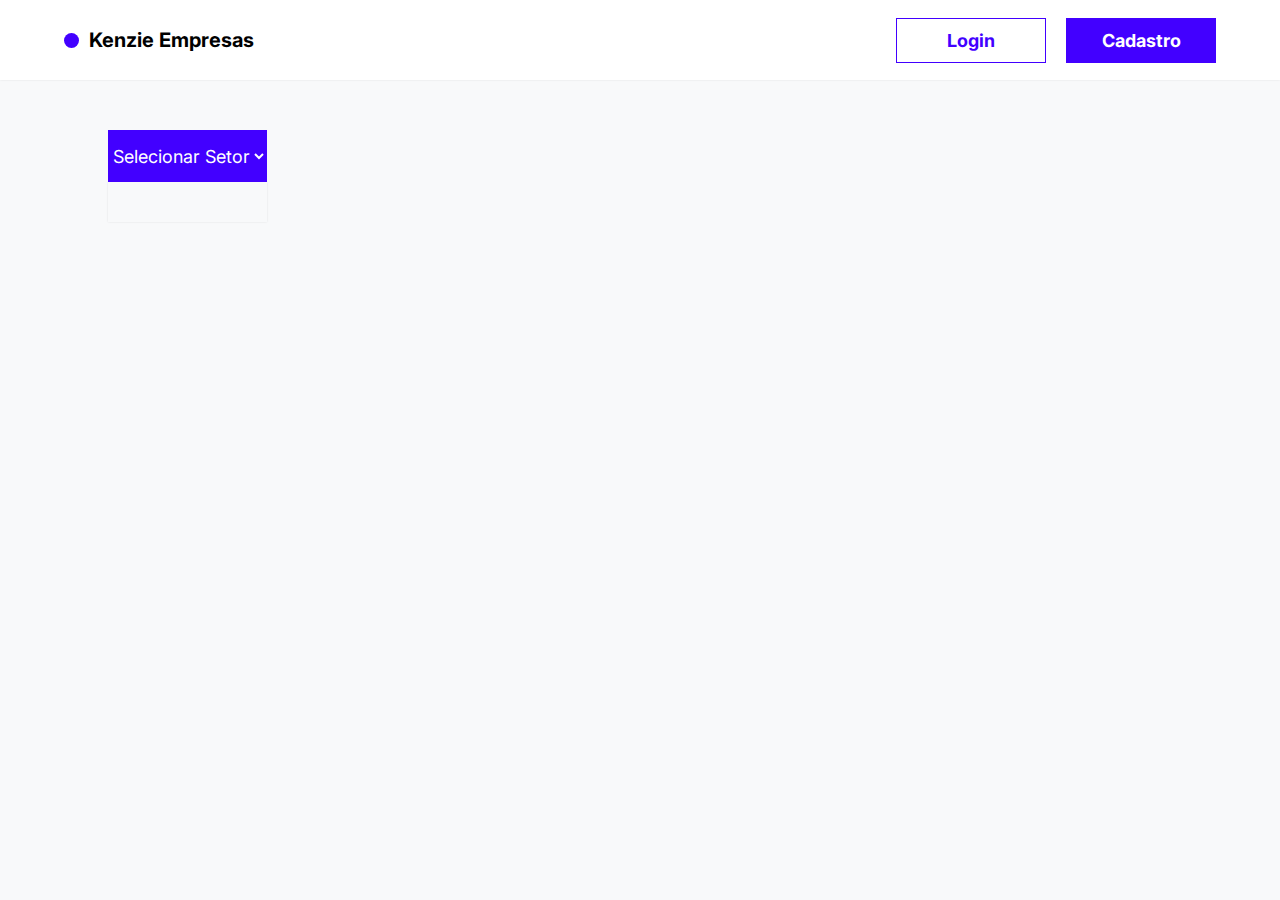
==== commit bad5154c: "feat: admDashboardJS" ====
--- a/src/pages/admDashboard/index.html
+++ b/src/pages/admDashboard/index.html
@@ -5,6 +5,7 @@
     <meta http-equiv="X-UA-Compatible" content="IE=edge">
     <meta name="viewport" content="width=device-width, initial-scale=1.0">
     <title>Kenzie empresas - AdminDashboard</title>
+    <link rel="stylesheet" href="../../styles/toast.css">
     <link rel="stylesheet" href="../../styles/modal.css">
     <link rel="stylesheet" href="../../styles/inputs.css">
     <link rel="stylesheet" href="../../styles/displays.css">
@@ -20,190 +21,32 @@
                 <h2 class="header_title">Kenzie Empresas</h2>
             </div>
             <div class="header_div-2">
-                    <button class="dropdown_btn-1">Logout</button>
+                <button id="logoutBtnAdm" class="dropdown_btn-1">Logout</button>
             </div>
         </header>
     </div> 
-    <main class="main container"> 
+    <main id="mainADM" class="main container"> 
         <section class="section-1 flex_col">
             <div class="section-1_div-1 flex_row justify_between align_center">
                 <h2 class="section-1_div-1_title">Departamentos</h2>
-                <select class="section-1_select">
+                <select id="select_adm" class="section-1_select">
                     <option class="section-1_options" hidden value="">Selecionar Empresa</option>
-                    <option class="section-1_options" value="">Teste</option>
-                    <option class="section-1_options" value="">Teste</option>
-                    <option class="section-1_options" value="">Teste</option>
+                    <option class="options" value="">Selecionar todas</option>
                 </select>
                 <img class="plus_img" src="../../assets/img/plusWhite.svg" alt="">
-                <button class="dropdown_btn-2">Criar</button>
+                <button id="createDepBtn" class="dropdown_btn-2">Criar</button>
             </div>
-            <ul class="list_full flex_row flex_wrap justify_center">
-                <li class="list_item flex_col">
-                    <div class="list_div-1 flex_col">
-                        <h2 class="item_title">Department Name</h2>
-                        <span class="item_description">Department description</span>
-                        <span class="item_company">Company Name</span>
-                    </div>
-                    <div class="list_div-2 flex_row align_center justify_center">
-                        <button class="list_button"><img class="eye_img" src="../../assets/img/eyeBlue.svg" alt=""></button>
-                        <button class="list_button"><img class="pen_img" src="../../assets/img/penBlack.svg" alt=""></button>
-                        <button class="list_button"><img class="trash_img" src="../../assets/img/trashBlack.svg" alt=""></button>
-                    </div>
-                </li>
+            <ul id="departmentList" class="list_full flex_row flex_wrap justify_center">
             </ul>
         </section>
         <section class="section-2">
             <div class="section-2_div-1 flex_row justify_center">
                 <h2 class="section-2_div-1_title">Usuários cadastrados</h2>
             </div>
-            <ul class="list_full flex_row flex_wrap justify_center">
-                <li class="list_item flex_col justify_between">
-                    <div class="list_div-1 flex_col">
-                        <h2 class="item_title">Username</h2>
-                        <span class="item_description">Pleno</span>
-                        <span class="item_company">Company Name</span>
-                    </div>
-                    <div class="list_div-2 flex_row align_center justify_center">
-                        <button class="list_button"><img class="pen_img" src="../../assets/img/penBlack.svg" alt=""></button>
-                        <button class="list_button"><img class="trash_img" src="../../assets/img/trashBlack.svg" alt=""></button>
-                    </div>
-                </li>
+            <ul id="usersList" class="list_full flex_row flex_wrap justify_center">
             </ul>
         </section>
-    </main>       
+    </main>
+    <script type="module" src="./index.js"></script>       
 </body>
-
-
-  <!-- <div class="modal_wrapper flex_row align_center justify_center">
-    <div class="modal_edit_container flex_col">
-        <button class="modal_close_btn"><img src="../../assets/img/XBlack.svg" alt=""></button>
-        <div class="modal_edit_user_div-1 flex_col">
-            <h2 class="modal_edit_title">Editar Departamento</h2>
-            <form class="modal_edit_form flex_col">
-                <input class="input_login" placeholder="Nome do departamento" type="text">
-                <input class="input_login" placeholder="Descrição" type="email">
-                <select class="input_login">
-                    <option hidden value="">Selecionar empresa</option>
-                    <option value="">Teste</option>
-                    <option value="">Teste</option>
-                    <option value="">Teste</option>
-                </select>
-                <button class="dropdown_btn-2 modal_edit_confirm_button">Criar o departamento</button>
-            </form>
-        </div>
-    </div>
-</div> -->
-
-
-<!-- <div class="modal_wrapper flex_row align_center justify_center">
-    <div class="modal_edit_container flex_col">
-        <button class="modal_close_btn"><img src="../../assets/img/XBlack.svg" alt=""></button>
-        <div class="modal_edit_user_div-1 flex_col">
-            <h2 class="modal_edit_title">Editar departamento</h2>
-            <form class="modal_edit_form flex_col">
-            <textarea class="input_modal_textArea" name="" id="" cols="40" rows="10" placeholder="Descrição"></textarea>
-            <button class="dropdown_btn-2 modal_edit_confirm_button">Editar perfil</button>
-            </form>
-        </div>
-    </div>
-</div> -->
-
-<!-- <div class="modal_wrapper flex_row align_center justify_center">
-    <div class="modal_edit_container flex_col">
-        <button class="modal_close_btn"><img src="../../assets/img/XBlack.svg" alt=""></button>
-        <div class="modal_edit_user_div-1 flex_col">
-            <h2 class="modal_edit_title">Editar Usuário</h2>
-            <form class="modal_edit_form flex_col">
-                <select class="options_modal_select input_login">
-                    <option class="options_modal_select" hidden value="">Selecionar modalidade de trabalho</option>
-                    <option class="options_modal_select" value="">Teste</option>
-                    <option class="options_modal_select" value="">Teste</option>
-                    <option class="options_modal_select" value="">Teste</option>
-                </select>
-                <select class="options_modal_select input_login">
-                    <option options_modal_select hidden value="">Selecionar nível profissional</option>
-                    <option class="options_modal_select" value="">Teste</option>
-                    <option class="options_modal_select" value="">Teste</option>
-                    <option class="options_modal_select" value="">Teste</option>
-                </select>
-                <button class="dropdown_btn-2 modal_edit_confirm_button">Editar perfil</button>
-            </form>
-        </div>
-    </div>
-</div> -->
-
-<!-- <div class="modal_wrapper flex_row align_center justify_center">
-    <div class="modal_delete_container flex_col justify_center align_center">
-        <button class="modal_delete_close_btn"><img src="../../assets/img/XBlack.svg" alt=""></button>
-        <div class="modal_delete_user_div-1 flex_col">
-            <h2 class="modal_delete_title">Realmente deseja deletar o Departamento NOME e demitir seus funcionários?</h2>
-            <button class="dropdown_btn-2 modal_delete_confirm_button">Confirmar</button>
-        </div>
-    </div>
-</div> -->
-
-<!-- <div class="modal_wrapper flex_row align_center justify_center">
-    <div class="modal_delete_container flex_col justify_center align_center">
-        <button class="modal_delete_close_btn"><img src="../../assets/img/XBlack.svg" alt=""></button>
-        <div class="modal_delete_user_div-1 flex_col">
-            <h2 class="modal_delete_title">Realmente deseja remover o usuário NOME?</h2>
-            <button class="dropdown_btn-2 modal_delete_confirm_button">Deletar</button>
-        </div>
-    </div>
-</div> -->
-
-<!-- <div class="modal_wrapper flex_row align_center justify_center">     
-    <div class="modal_big_container">
-        <section class="modal_big_section-1">
-            <div class="modal_big_section-1_div-1">
-                <h2 class="modal_big_title">Nome do departamento</h2>
-                <button class="modal_big_close_btn"><img src="../../assets/img/XBlack.svg" alt=""></button>
-            </div>
-            <div class="modal_big_section-1_div-2 flex_row">
-                <div class="modal_big_section-1_div-2_div-1 flex_col">
-                    <h3 class="modal_big_section-1_div-2_div-1_h3">Descrição do departamento</h3>
-                    <h4 class="modal_big_section-1_div-2_div-1_h4">Empresa pertencente</h4>
-                </div>
-                <div class="modal_big_section-1_div-2_div-2 flex_col align_end">
-                    <select class="modal_big_select">
-                        <option hidden value="">Selecionar usuário</option>
-                        <option value="">Teste</option>
-                        <option value="">Teste</option>
-                        <option value="">Teste</option>
-                    </select>
-                    <button class="modal_big_hire_btn">Contratar</button>
-                </div>
-            </div>
-        </section>
-        <section  class="modal_big_section-2">
-            <div class="modal_big_section-2_div-1">
-                <ul class="modal_big_ul flex_row align_start">
-                    <li class="modal_big_item flex_col justify_around">
-                        <h3 class="modal_big_username">Username</h3>
-                        <span class="modal_big_job">Pleno</span>
-                        <span class="modal_big_company">Company Name</span>
-                        <button class="modal_big_delete_btn">Desligar</button>
-                    </li>
-                    <li class="modal_big_item flex_col justify_around">
-                        <h3 class="modal_big_username">Username</h3>
-                        <span class="modal_big_job">Pleno</span>
-                        <span class="modal_big_company">Company Name</span>
-                        <button class="modal_big_delete_btn">Desligar</button>
-                    </li>
-                    <li class="modal_big_item flex_col justify_around">
-                        <h3 class="modal_big_username">Username</h3>
-                        <span class="modal_big_job">Pleno</span>
-                        <span class="modal_big_company">Company Name</span>
-                        <button class="modal_big_delete_btn">Desligar</button>
-                    </li>
-                    <li class="modal_big_item flex_col justify_around">
-                        <h3 class="modal_big_username">Username</h3>
-                        <span class="modal_big_job">Pleno</span>
-                        <span class="modal_big_company">Company Name</span>
-                        <button class="modal_big_delete_btn">Desligar</button>
-                    </li>
-                </ul>
-            </div>
-        </section>
-    </div>
-</div> -->+</html>
--- a/src/styles/toast.css
+++ b/src/styles/toast.css
@@ -0,0 +1,68 @@
+.toast_wrapper{
+    height: 130px;
+    width: 350px;
+    display: flex;
+    flex-direction: column;
+    position: fixed;
+    top: 150px;
+    z-index: 1;
+    padding: 20px;
+    gap:17px;
+    box-shadow: 4px 4px 2px black;
+    border-radius: 8px;
+}
+
+.background_sucess{
+    background-color: var(--sucess100);
+}
+
+.background_error{
+    background-color: var(--alert100);
+}
+
+.animation-1{
+    animation: toastAnimationOne 5000ms ease-in forwards;
+}
+
+.toast_div{
+    display: flex;
+    justify-content: space-between;
+    width: 100%;
+}
+
+.toast_div-2{
+    gap: 15px;
+    display: flex;
+}
+
+.toast_message_success{
+    font-weight: var(--font-weight-2);
+    font-size: var(--font-size-6);
+    color: var(--gray1000);
+}
+
+.toast_message_success_userDashboard{
+    font-weight: var(--font-weight-2);
+    font-size: var(--font-size-5);
+    color: var(--gray1000);
+}
+
+.toast_message_error{
+    font-weight: var(--font-weight-2);
+    font-size: var(--font-size-5);
+    color: var(--gray900);
+}
+
+.toast_paragraph{
+    font-weight: var(--font-weigth-2);
+    font-size: var(--font-size-7);
+    color: var(--gray800);
+}
+
+
+@keyframes toastAnimationOne {
+    0%   {right:-500px}
+    25% {right:10px}
+    50% {right:10px}
+    100% {right: -500px}
+}--- a/src/styles/modal.css
+++ b/src/styles/modal.css
@@ -17,6 +17,7 @@
 
 .modal_edit_user_div-1{
     gap: 20px;
+    margin-bottom: 20px;
 }
 
 .modal_edit_title{
--- a/src/pages/admDashboard/index.css
+++ b/src/pages/admDashboard/index.css
@@ -63,6 +63,7 @@
 .plus_img{
     position: relative;
     left: 280px;
+    cursor: pointer;
 }
 
 .list_full{
@@ -83,11 +84,14 @@
     padding: 15px 25px;
     margin-bottom: -60px;
     height: fit-content;
+    min-height: 180px;
 }
 
 .list_div-1{
-    gap: 10px;
+    gap: 20px;
     margin-bottom: 15px;
+    min-height: 100px;
+
 }
 
 .item_title{
